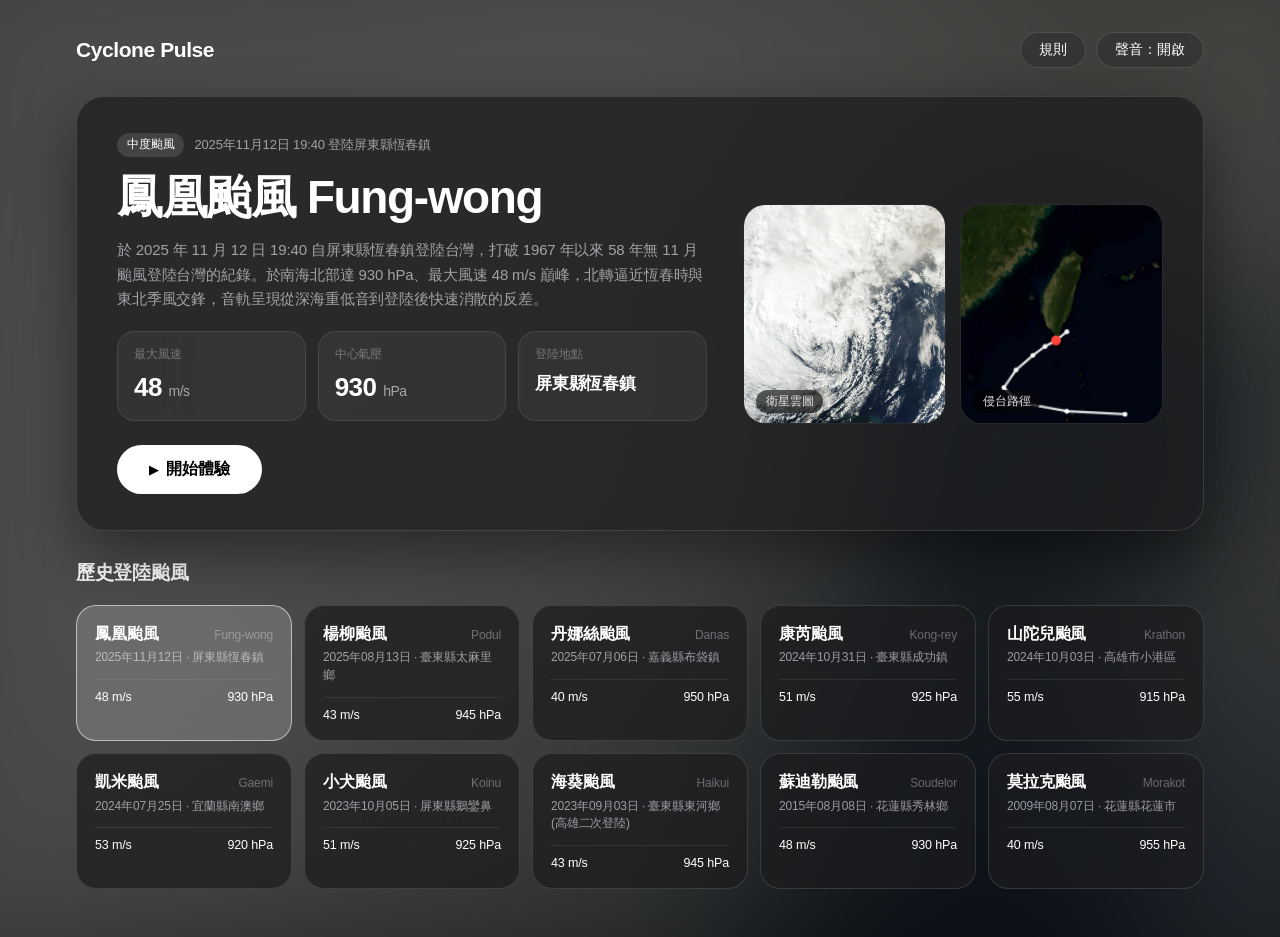
==== index.html @ 0259d0c6 "Initial commit: Cyclone Pulse - NASA Space Apps Challenge (The Earth Information Jukebox)" ====
<!DOCTYPE html>
<html lang="zh-Hant">
<head>
  <meta charset="UTF-8" />
  <meta name="viewport" content="width=device-width, initial-scale=1.0" />
  <title>Cyclone Pulse</title>
  <link rel="stylesheet" href="styles.css" />
</head>
<body>
  <!-- Apple Weather / Apple Music 動態環境模糊背景層 -->
  <div id="ambientWallpaper" class="ambient-wallpaper"></div>

  <!-- =========================================================================
       階段 1：關卡選擇 (純粹 Apple macOS / Apple Weather 設計語言)
       ========================================================================= -->
  <section id="screenSelect" class="screen active">
    <div class="apple-window">
      <header class="apple-toolbar">
        <div class="toolbar-title">Cyclone Pulse</div>
        <div class="toolbar-actions">
          <button id="btnOpenRules" class="capsule-btn" type="button">規則</button>
          <button id="btnMuteSelect" class="capsule-btn" type="button">聲音：開啟</button>
        </div>
      </header>

      <!-- 主視覺區 (Apple Weather / Apple TV+ 風格) -->
      <div class="spotlight-panel">
        <div class="spotlight-main">
          <div class="spotlight-meta">
            <span id="heroIntensity" class="meta-tag">中度颱風</span>
            <span id="heroLandfallTime" class="meta-date">2025年11月12日 19:40 登陸屏東縣恆春鎮</span>
          </div>

          <h1 id="heroName" class="spotlight-title">鳳凰颱風</h1>
          <p id="heroIntro" class="spotlight-desc"></p>

          <div class="weather-widgets">
            <div class="w-tile">
              <span class="w-label">最大風速</span>
              <div class="w-value"><span id="heroWind">48</span> <small>m/s</small></div>
            </div>
            <div class="w-tile">
              <span class="w-label">中心氣壓</span>
              <div class="w-value"><span id="heroPressure">930</span> <small>hPa</small></div>
            </div>
            <div class="w-tile">
              <span class="w-label">登陸地點</span>
              <div id="heroLandfall" class="w-value w-value-text">屏東縣恆春鎮</div>
            </div>
          </div>

          <div class="spotlight-cta-row">
            <button id="btnStartStage" class="apple-primary-pill" type="button">
              <span class="play-icon">▶</span> 開始體驗
            </button>
          </div>
        </div>

        <div class="spotlight-media">
          <div class="media-card">
            <img id="heroSatImg" src="assets/typhoon_fung_wong.jpg" alt="衛星影像" />
            <span class="media-label">衛星雲圖</span>
          </div>
          <div class="media-card">
            <canvas id="heroTrackPreview" width="200" height="200"></canvas>
            <span class="media-label">侵台路徑</span>
          </div>
        </div>
      </div>

      <!-- 10 個登陸台灣的歷史颱風列表 -->
      <div class="shelf-header">歷史登陸颱風</div>
      <div id="typhoonGrid" class="typhoon-shelf"></div>
    </div>
  </section>

  <!-- 右上角「規則」彈出視窗 (Apple Sheet) -->
  <div id="rulesModal" class="sheet-backdrop" aria-hidden="true">
    <div class="apple-sheet">
      <div class="sheet-header">
        <h2>遊玩方式</h2>
        <button id="btnCloseRulesTop" class="sheet-close" type="button">✕</button>
      </div>
      <div class="sheet-list">
        <div class="sheet-row">
          <div class="sheet-row-title">跟隨節拍圈，自由選擇四種音色</div>
          <div class="sheet-row-desc">
            當白色節拍圈收縮至颱風眼中心時，<strong>只要拍點對就得分</strong>。你可以自由按下 <strong>↑（水晶鐘琴）</strong>、<strong>←（溫暖電鋼琴）</strong>、<strong>→（空靈拇指琴）</strong> 或 <strong>↓（合成弦樂）</strong> 演奏不同音色。
          </div>
        </div>
        <div class="sheet-row">
          <div class="sheet-row-title">風速 (m/s) 與 RPM 節奏速度</div>
          <div class="sheet-row-desc">
            畫面左側會即時顯示颱風最大風速（m/s）、大氣壓力（hPa）以及當前的<strong>節奏速度（RPM）</strong>與節拍指示燈。
          </div>
        </div>
        <div class="sheet-row">
          <div class="sheet-row-title">自動產出個人化 Demo 音訊</div>
          <div class="sheet-row-desc">
            觀測結束後，系統會根據颱風路徑數據與你本局選擇的四種音色，自動合成專屬的 Demo 音樂供試聽與下載。
          </div>
        </div>
      </div>
      <div class="sheet-footer">
        <button id="btnCloseRules" class="apple-primary-pill sheet-done-btn" type="button">完成</button>
      </div>
    </div>
  </div>

  <!-- =========================================================================
       階段 2：遊戲開始（全螢幕單一地圖介面）
       ========================================================================= -->
  <section id="screenGame" class="screen">
    <canvas id="gameMapCanvas"></canvas>
  </section>

  <!-- =========================================================================
       階段 3：遊戲結束（Apple Music / Apple Fitness 風格精簡結算）
       ========================================================================= -->
  <section id="screenResult" class="screen">
    <div class="apple-window result-window">
      <header class="apple-toolbar">
        <div id="resTyphoonTitle" class="toolbar-title">鳳凰颱風</div>
        <div class="toolbar-actions">
          <button id="btnReplaySame" class="capsule-btn" type="button">再玩一次</button>
          <button id="btnBackToSelect" class="capsule-btn capsule-btn-light" type="button">所有颱風</button>
        </div>
      </header>

      <div class="result-columns">
        <!-- 左欄：成績與簡潔點評 -->
        <div class="apple-panel">
          <div class="panel-heading">表現摘要</div>

          <div class="summary-score-row">
            <div id="resRankBadge" class="summary-rank">S</div>
            <div class="summary-main-score">
              <span class="sms-label">分數</span>
              <strong id="resScoreVal" class="sms-val">0</strong>
            </div>
            <div class="summary-side-stats">
              <div>最大連擊 <strong id="resMaxCombo">0</strong></div>
              <div>節拍準確率 <strong id="resAccuracy">100%</strong></div>
            </div>
          </div>

          <div class="judgment-grid">
            <div class="j-cell"><span>Perfect</span><strong id="resPerf">0</strong></div>
            <div class="j-cell"><span>Great</span><strong id="resGreat">0</strong></div>
            <div class="j-cell"><span>Good</span><strong id="resGood">0</strong></div>
            <div class="j-cell"><span>Miss</span><strong id="resMiss">0</strong></div>
          </div>

          <p id="resCritiqueText" class="summary-review"></p>
        </div>

        <!-- 右欄：自動產出 Demo 音樂 -->
        <div class="apple-panel">
          <div class="panel-heading">專屬氣象聲景 Demo</div>
          <p id="resAutoMusicDesc" class="demo-caption">
            已根據本場颱風氣壓、風速與你演奏的四向音色自動合成。
          </p>

          <div class="music-player-box">
            <div class="mp-top">
              <span id="trackStatusLabel">已就緒</span>
              <button id="btnRegenerateMusic" class="text-link-btn" type="button">換一版編曲</button>
            </div>
            <canvas id="waveformCanvas" width="480" height="80"></canvas>
            <audio id="resultAudioPlayer" controls></audio>
          </div>

          <button id="btnDownloadWav" class="apple-primary-pill download-full-btn" type="button">
            下載音訊 (.WAV)
          </button>
        </div>
      </div>
    </div>
  </section>

  <script src="nasa-assets.js"></script>
  <script src="nasa-data.js"></script>
  <script src="audio-engine.js"></script>
  <script src="game.js"></script>
</body>
</html>
---- styles.css ----
:root {
  --bg-black: #000000;
  --material-thick: rgba(28, 28, 30, 0.72);
  --material-regular: rgba(44, 44, 46, 0.52);
  --material-hover: rgba(58, 58, 60, 0.68);
  --material-active: rgba(255, 255, 255, 0.18);
  --hairline: rgba(255, 255, 255, 0.13);
  --hairline-strong: rgba(255, 255, 255, 0.32);
  --label-primary: #ffffff;
  --label-secondary: rgba(235, 235, 245, 0.62);
  --label-tertiary: rgba(235, 235, 245, 0.38);
  --sf-font: -apple-system, BlinkMacSystemFont, "SF Pro Display", "SF Pro Text", "PingFang TC", "Helvetica Neue", sans-serif;
}

* {
  box-sizing: border-box;
  margin: 0;
  padding: 0;
  user-select: none;
  -webkit-user-select: none;
}

html, body {
  width: 100%;
  min-height: 100vh;
  background-color: var(--bg-black);
  color: var(--label-primary);
  font-family: var(--sf-font);
  font-size: 15px;
  line-height: 1.47;
  letter-spacing: -0.01em;
  -webkit-font-smoothing: antialiased;
  -moz-osx-font-smoothing: grayscale;
  overflow-x: hidden;
}

/* Apple Music / Apple Weather 動態背景氛圍層 */
.ambient-wallpaper {
  position: fixed;
  inset: -80px;
  background-size: cover;
  background-position: center;
  filter: blur(85px) brightness(0.32) saturate(135%);
  transform: scale(1.12);
  pointer-events: none;
  z-index: 0;
  transition: background-image 0.6s ease;
}

.screen {
  position: relative;
  z-index: 1;
  display: none;
  width: 100%;
  min-height: 100vh;
}

.screen.active {
  display: block;
}

/* ============================================================================
   Apple Window 容器與頂部導覽列
   ============================================================================ */
.apple-window {
  max-width: 1200px;
  margin: 0 auto;
  padding: 32px 36px 48px;
  display: flex;
  flex-direction: column;
  gap: 28px;
}

.apple-toolbar {
  display: flex;
  align-items: center;
  justify-content: space-between;
}

.toolbar-title {
  font-size: 21px;
  font-weight: 600;
  letter-spacing: -0.02em;
  color: var(--label-primary);
}

.toolbar-actions {
  display: flex;
  align-items: center;
  gap: 10px;
}

.capsule-btn {
  padding: 8px 18px;
  border-radius: 980px;
  border: 0.5px solid var(--hairline);
  background: var(--material-regular);
  backdrop-filter: blur(30px) saturate(180%);
  -webkit-backdrop-filter: blur(30px) saturate(180%);
  color: var(--label-primary);
  font-family: var(--sf-font);
  font-size: 13.5px;
  font-weight: 500;
  cursor: pointer;
  transition: background 0.18s ease, border-color 0.18s ease;
}

.capsule-btn:hover {
  background: var(--material-hover);
  border-color: var(--hairline-strong);
}

.capsule-btn-light {
  background: #ffffff;
  color: #000000;
  border-color: transparent;
  font-weight: 600;
}

.capsule-btn-light:hover {
  background: rgba(255, 255, 255, 0.88);
}

/* ============================================================================
   階段 1：Apple TV+ / Apple Weather 風格主視覺面板
   ============================================================================ */
.spotlight-panel {
  display: grid;
  grid-template-columns: 1.25fr 420px;
  gap: 36px;
  align-items: center;
  background: var(--material-thick);
  backdrop-filter: blur(50px) saturate(190%);
  -webkit-backdrop-filter: blur(50px) saturate(190%);
  border: 0.5px solid var(--hairline);
  border-radius: 28px;
  padding: 36px 40px;
  box-shadow: 0 24px 60px rgba(0, 0, 0, 0.45);
}

.spotlight-main {
  display: flex;
  flex-direction: column;
  gap: 16px;
}

.spotlight-meta {
  display: flex;
  align-items: center;
  flex-wrap: wrap;
  gap: 10px;
  font-size: 13px;
  color: var(--label-secondary);
}

.meta-tag {
  padding: 3px 10px;
  border-radius: 980px;
  background: rgba(255, 255, 255, 0.12);
  color: var(--label-primary);
  font-weight: 500;
  font-size: 12px;
}

.meta-date {
  font-weight: 400;
}

.spotlight-title {
  font-size: 46px;
  font-weight: 700;
  letter-spacing: -0.03em;
  line-height: 1.08;
  color: var(--label-primary);
}

.spotlight-desc {
  font-size: 15px;
  line-height: 1.62;
  color: var(--label-secondary);
  max-width: 620px;
}

/* Apple Weather 風格小工具方塊 */
.weather-widgets {
  display: grid;
  grid-template-columns: repeat(3, 1fr);
  gap: 12px;
  margin-top: 4px;
}

.w-tile {
  background: rgba(255, 255, 255, 0.05);
  border: 0.5px solid rgba(255, 255, 255, 0.09);
  border-radius: 18px;
  padding: 14px 16px;
  display: flex;
  flex-direction: column;
  gap: 4px;
}

.w-label {
  font-size: 12px;
  font-weight: 500;
  color: var(--label-tertiary);
}

.w-value {
  font-size: 26px;
  font-weight: 600;
  letter-spacing: -0.02em;
  color: var(--label-primary);
  font-variant-numeric: tabular-nums;
}

.w-value small {
  font-size: 14px;
  font-weight: 400;
  color: var(--label-secondary);
}

.w-value-text {
  font-size: 17px;
  line-height: 1.85;
}

.spotlight-cta-row {
  margin-top: 8px;
  display: flex;
  align-items: center;
}

/* Apple 標誌性純白膠囊主按鈕 */
.apple-primary-pill {
  display: inline-flex;
  align-items: center;
  justify-content: center;
  gap: 8px;
  padding: 14px 32px;
  border-radius: 980px;
  border: none;
  background: #ffffff;
  color: #000000;
  font-family: var(--sf-font);
  font-size: 16px;
  font-weight: 600;
  cursor: pointer;
  transition: transform 0.16s ease, opacity 0.16s ease;
}

.apple-primary-pill:hover {
  opacity: 0.92;
  transform: scale(1.015);
}

.play-icon {
  font-size: 12px;
}

.spotlight-media {
  display: grid;
  grid-template-columns: 1fr 1fr;
  gap: 14px;
}

.media-card {
  position: relative;
  height: 220px;
  border-radius: 22px;
  overflow: hidden;
  border: 0.5px solid var(--hairline);
  background: #0a0a0c;
}

#heroSatImg,
#heroTrackPreview {
  width: 100%;
  height: 100%;
  object-fit: cover;
  display: block;
}

.media-label {
  position: absolute;
  bottom: 10px;
  left: 12px;
  font-size: 11.5px;
  font-weight: 500;
  padding: 3px 10px;
  border-radius: 980px;
  background: rgba(0, 0, 0, 0.58);
  backdrop-filter: blur(12px);
  -webkit-backdrop-filter: blur(12px);
  color: rgba(255, 255, 255, 0.88);
}

/* ============================================================================
   10 個登陸台灣颱風陳列架 (Apple Shelf)
   ============================================================================ */
.shelf-header {
  font-size: 19px;
  font-weight: 600;
  letter-spacing: -0.015em;
  color: var(--label-primary);
  margin-bottom: -10px;
}

.typhoon-shelf {
  display: grid;
  grid-template-columns: repeat(5, 1fr);
  gap: 12px;
}

.ty-card {
  background: var(--material-thick);
  backdrop-filter: blur(35px) saturate(180%);
  -webkit-backdrop-filter: blur(35px) saturate(180%);
  border: 0.5px solid var(--hairline);
  border-radius: 20px;
  padding: 16px 18px;
  cursor: pointer;
  display: flex;
  flex-direction: column;
  gap: 4px;
  transition: background 0.2s ease, border-color 0.2s ease, transform 0.2s ease;
}

.ty-card:hover {
  background: var(--material-hover);
  transform: translateY(-2px);
}

.ty-card.active {
  background: var(--material-active);
  border-color: rgba(255, 255, 255, 0.55);
}

.ty-card-top {
  display: flex;
  justify-content: space-between;
  align-items: baseline;
}

.ty-card-name {
  font-size: 16px;
  font-weight: 600;
  color: var(--label-primary);
}

.ty-card-year {
  font-size: 12px;
  color: var(--label-tertiary);
  font-variant-numeric: tabular-nums;
}

.ty-card-date {
  font-size: 12px;
  color: var(--label-secondary);
}

.ty-card-metrics {
  margin-top: 8px;
  padding-top: 8px;
  border-top: 0.5px solid rgba(255, 255, 255, 0.08);
  display: flex;
  justify-content: space-between;
  font-size: 12.5px;
  font-weight: 500;
  color: var(--label-primary);
  font-variant-numeric: tabular-nums;
}

/* ============================================================================
   右上角「規則」彈出視窗 (macOS / iOS Sheet)
   ============================================================================ */
.sheet-backdrop {
  position: fixed;
  inset: 0;
  background: rgba(0, 0, 0, 0.55);
  backdrop-filter: blur(20px);
  -webkit-backdrop-filter: blur(20px);
  display: none;
  align-items: center;
  justify-content: center;
  z-index: 200;
  padding: 24px;
}

.sheet-backdrop.open {
  display: flex;
}

.apple-sheet {
  width: 100%;
  max-width: 500px;
  background: rgba(32, 32, 34, 0.9);
  backdrop-filter: blur(50px);
  -webkit-backdrop-filter: blur(50px);
  border: 0.5px solid rgba(255, 255, 255, 0.18);
  border-radius: 28px;
  padding: 28px 30px;
  box-shadow: 0 32px 70px rgba(0, 0, 0, 0.65);
  display: flex;
  flex-direction: column;
  gap: 22px;
}

.sheet-header {
  display: flex;
  align-items: center;
  justify-content: space-between;
}

.sheet-header h2 {
  font-size: 22px;
  font-weight: 600;
}

.sheet-close {
  width: 30px;
  height: 30px;
  border-radius: 50%;
  border: none;
  background: rgba(255, 255, 255, 0.12);
  color: var(--label-secondary);
  font-size: 14px;
  cursor: pointer;
}

.sheet-list {
  display: flex;
  flex-direction: column;
  gap: 16px;
}

.sheet-row {
  padding-bottom: 16px;
  border-bottom: 0.5px solid rgba(255, 255, 255, 0.1);
}

.sheet-row:last-child {
  border-bottom: none;
  padding-bottom: 0;
}

.sheet-row-title {
  font-size: 15px;
  font-weight: 600;
  color: var(--label-primary);
  margin-bottom: 4px;
}

.sheet-row-desc {
  font-size: 13.5px;
  line-height: 1.55;
  color: var(--label-secondary);
}

.sheet-footer {
  display: flex;
}

.sheet-done-btn {
  width: 100%;
  padding: 12px 24px;
}

/* ============================================================================
   階段 2：全螢幕單一地圖介面
   ============================================================================ */
#screenGame.active {
  position: fixed;
  inset: 0;
  width: 100vw;
  height: 100vh;
  background: #000000;
  overflow: hidden;
  z-index: 50;
}

#gameMapCanvas {
  width: 100vw;
  height: 100vh;
  display: block;
  cursor: pointer;
  touch-action: manipulation;
}

/* ============================================================================
   階段 3：Apple Music 風格精簡結算
   ============================================================================ */
.result-window {
  max-width: 980px;
  padding-top: 48px;
}

.result-columns {
  display: grid;
  grid-template-columns: 1fr 1fr;
  gap: 24px;
}

.apple-panel {
  background: var(--material-thick);
  backdrop-filter: blur(50px) saturate(190%);
  -webkit-backdrop-filter: blur(50px) saturate(190%);
  border: 0.5px solid var(--hairline);
  border-radius: 28px;
  padding: 30px;
  display: flex;
  flex-direction: column;
  gap: 20px;
  box-shadow: 0 24px 60px rgba(0, 0, 0, 0.45);
}

.panel-heading {
  font-size: 17px;
  font-weight: 600;
  color: var(--label-primary);
}

.summary-score-row {
  display: flex;
  align-items: center;
  gap: 18px;
  padding: 18px;
  border-radius: 20px;
  background: rgba(255, 255, 255, 0.05);
}

.summary-rank {
  width: 60px;
  height: 60px;
  border-radius: 16px;
  background: #ffffff;
  color: #000000;
  display: flex;
  align-items: center;
  justify-content: center;
  font-size: 30px;
  font-weight: 700;
}

.summary-main-score {
  display: flex;
  flex-direction: column;
}

.sms-label {
  font-size: 12px;
  color: var(--label-tertiary);
}

.sms-val {
  font-size: 34px;
  font-weight: 700;
  letter-spacing: -0.02em;
  font-variant-numeric: tabular-nums;
}

.summary-side-stats {
  margin-left: auto;
  font-size: 13px;
  color: var(--label-secondary);
  display: flex;
  flex-direction: column;
  gap: 4px;
  text-align: right;
}

.judgment-grid {
  display: grid;
  grid-template-columns: repeat(4, 1fr);
  gap: 10px;
}

.j-cell {
  background: rgba(255, 255, 255, 0.04);
  border-radius: 14px;
  padding: 12px 8px;
  text-align: center;
  display: flex;
  flex-direction: column;
  gap: 2px;
}

.j-cell span {
  font-size: 11px;
  color: var(--label-tertiary);
}

.j-cell strong {
  font-size: 18px;
  font-weight: 600;
  font-variant-numeric: tabular-nums;
}

.summary-review {
  font-size: 14px;
  line-height: 1.6;
  color: var(--label-secondary);
  margin-top: auto;
}

.demo-caption {
  font-size: 14px;
  line-height: 1.55;
  color: var(--label-secondary);
}

.music-player-box {
  background: rgba(255, 255, 255, 0.05);
  border: 0.5px solid rgba(255, 255, 255, 0.09);
  border-radius: 20px;
  padding: 16px;
  display: flex;
  flex-direction: column;
  gap: 12px;
}

.mp-top {
  display: flex;
  align-items: center;
  justify-content: space-between;
  font-size: 12.5px;
  color: var(--label-secondary);
}

.text-link-btn {
  border: none;
  background: none;
  color: #ffffff;
  font-size: 12.5px;
  font-weight: 500;
  text-decoration: underline;
  text-underline-offset: 3px;
  cursor: pointer;
}

#waveformCanvas {
  width: 100%;
  height: 76px;
  border-radius: 12px;
  background: rgba(0, 0, 0, 0.35);
}

audio#resultAudioPlayer {
  width: 100%;
  height: 38px;
}

.download-full-btn {
  width: 100%;
  margin-top: auto;
}

@media (max-width: 1024px) {
  .spotlight-panel { grid-template-columns: 1fr; }
  .typhoon-shelf { grid-template-columns: repeat(2, 1fr); }
  .result-columns { grid-template-columns: 1fr; }
}
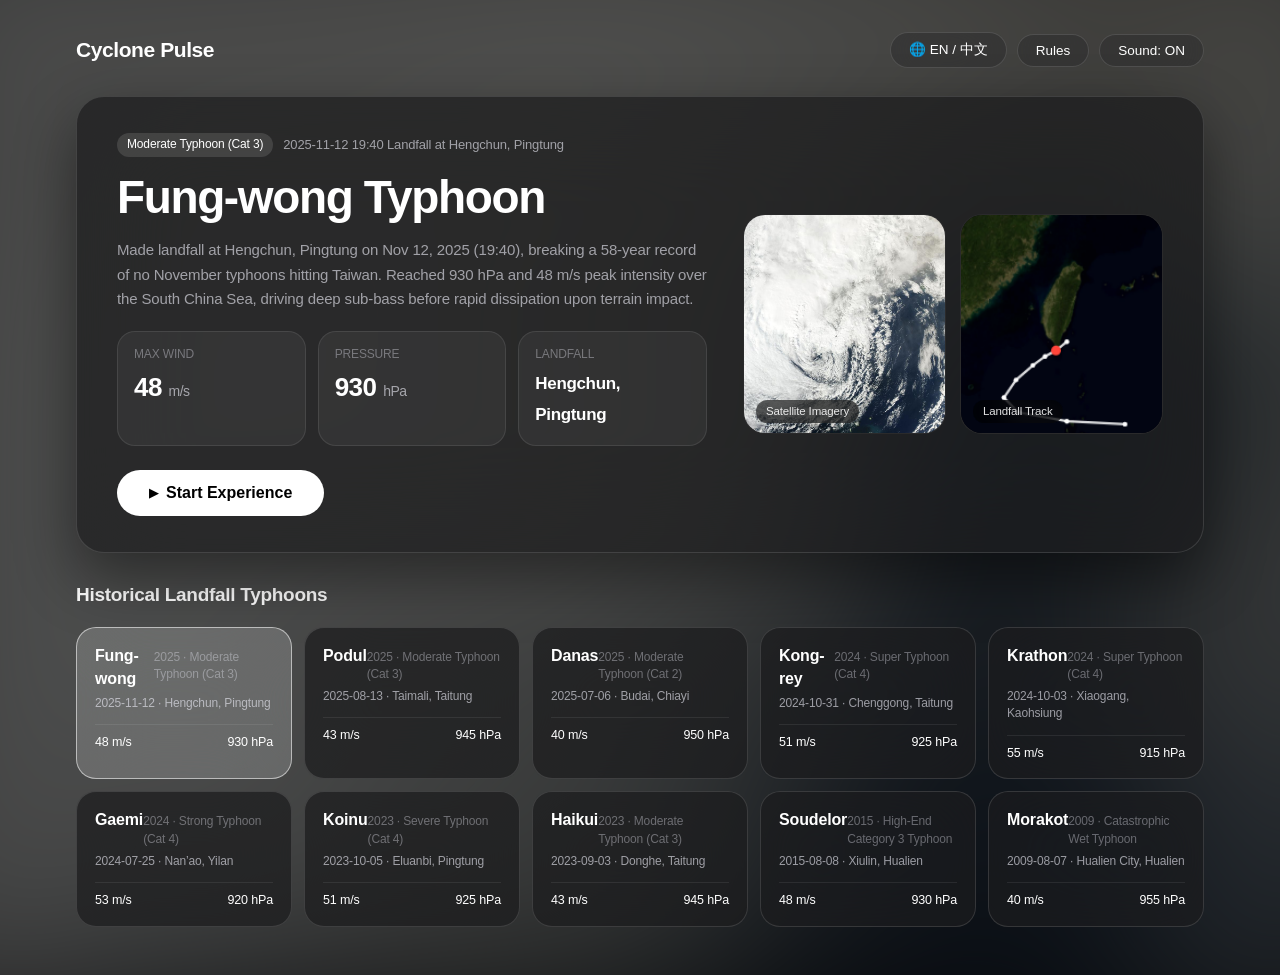
==== commit c5c1352b: "Add full bilingual (EN/ZH) toggle for global judges and local users" ====
--- a/index.html
+++ b/index.html
@@ -18,6 +18,7 @@
       <header class="apple-toolbar">
         <div class="toolbar-title">Cyclone Pulse</div>
         <div class="toolbar-actions">
+          <button id="btnLangToggle" class="capsule-btn" type="button">🌐 English</button>
           <button id="btnOpenRules" class="capsule-btn" type="button">規則</button>
           <button id="btnMuteSelect" class="capsule-btn" type="button">聲音：開啟</button>
         </div>
@@ -36,22 +37,22 @@
 
           <div class="weather-widgets">
             <div class="w-tile">
-              <span class="w-label">最大風速</span>
+              <span id="lblHeroWind" class="w-label">最大風速</span>
               <div class="w-value"><span id="heroWind">48</span> <small>m/s</small></div>
             </div>
             <div class="w-tile">
-              <span class="w-label">中心氣壓</span>
+              <span id="lblHeroPressure" class="w-label">中心氣壓</span>
               <div class="w-value"><span id="heroPressure">930</span> <small>hPa</small></div>
             </div>
             <div class="w-tile">
-              <span class="w-label">登陸地點</span>
+              <span id="lblHeroLandfall" class="w-label">登陸地點</span>
               <div id="heroLandfall" class="w-value w-value-text">屏東縣恆春鎮</div>
             </div>
           </div>
 
           <div class="spotlight-cta-row">
             <button id="btnStartStage" class="apple-primary-pill" type="button">
-              <span class="play-icon">▶</span> 開始體驗
+              <span class="play-icon">▶</span> <span id="btnStartStageText">開始體驗</span>
             </button>
           </div>
         </div>
@@ -59,17 +60,17 @@
         <div class="spotlight-media">
           <div class="media-card">
             <img id="heroSatImg" src="assets/typhoon_fung_wong.jpg" alt="衛星影像" />
-            <span class="media-label">衛星雲圖</span>
+            <span id="lblSatMedia" class="media-label">衛星雲圖</span>
           </div>
           <div class="media-card">
             <canvas id="heroTrackPreview" width="200" height="200"></canvas>
-            <span class="media-label">侵台路徑</span>
+            <span id="lblTrackMedia" class="media-label">侵台路徑</span>
           </div>
         </div>
       </div>
 
       <!-- 10 個登陸台灣的歷史颱風列表 -->
-      <div class="shelf-header">歷史登陸颱風</div>
+      <div id="shelfHeaderTitle" class="shelf-header">歷史登陸颱風</div>
       <div id="typhoonGrid" class="typhoon-shelf"></div>
     </div>
   </section>
@@ -78,25 +79,25 @@
   <div id="rulesModal" class="sheet-backdrop" aria-hidden="true">
     <div class="apple-sheet">
       <div class="sheet-header">
-        <h2>遊玩方式</h2>
+        <h2 id="rulesModalTitle">遊玩方式</h2>
         <button id="btnCloseRulesTop" class="sheet-close" type="button">✕</button>
       </div>
       <div class="sheet-list">
         <div class="sheet-row">
-          <div class="sheet-row-title">跟隨節拍圈，自由選擇四種音色</div>
-          <div class="sheet-row-desc">
+          <div id="ruleRowTitle1" class="sheet-row-title">跟隨節拍圈，自由選擇四種音色</div>
+          <div id="ruleRowDesc1" class="sheet-row-desc">
             當白色節拍圈收縮至颱風眼中心時，<strong>只要拍點對就得分</strong>。你可以自由按下 <strong>↑（水晶鐘琴）</strong>、<strong>←（溫暖電鋼琴）</strong>、<strong>→（空靈拇指琴）</strong> 或 <strong>↓（合成弦樂）</strong> 演奏不同音色。
           </div>
         </div>
         <div class="sheet-row">
-          <div class="sheet-row-title">風速 (m/s) 與 RPM 節奏速度</div>
-          <div class="sheet-row-desc">
+          <div id="ruleRowTitle2" class="sheet-row-title">風速 (m/s) 與 RPM 節奏速度</div>
+          <div id="ruleRowDesc2" class="sheet-row-desc">
             畫面左側會即時顯示颱風最大風速（m/s）、大氣壓力（hPa）以及當前的<strong>節奏速度（RPM）</strong>與節拍指示燈。
           </div>
         </div>
         <div class="sheet-row">
-          <div class="sheet-row-title">自動產出個人化 Demo 音訊</div>
-          <div class="sheet-row-desc">
+          <div id="ruleRowTitle3" class="sheet-row-title">自動產出個人化 Demo 音訊</div>
+          <div id="ruleRowDesc3" class="sheet-row-desc">
             觀測結束後，系統會根據颱風路徑數據與你本局選擇的四種音色，自動合成專屬的 Demo 音樂供試聽與下載。
           </div>
         </div>
@@ -122,6 +123,7 @@
       <header class="apple-toolbar">
         <div id="resTyphoonTitle" class="toolbar-title">鳳凰颱風</div>
         <div class="toolbar-actions">
+          <button id="btnLangToggleResult" class="capsule-btn" type="button">🌐 English</button>
           <button id="btnReplaySame" class="capsule-btn" type="button">再玩一次</button>
           <button id="btnBackToSelect" class="capsule-btn capsule-btn-light" type="button">所有颱風</button>
         </div>
@@ -130,17 +132,17 @@
       <div class="result-columns">
         <!-- 左欄：成績與簡潔點評 -->
         <div class="apple-panel">
-          <div class="panel-heading">表現摘要</div>
+          <div id="lblPerfHeading" class="panel-heading">表現摘要</div>
 
           <div class="summary-score-row">
             <div id="resRankBadge" class="summary-rank">S</div>
             <div class="summary-main-score">
-              <span class="sms-label">分數</span>
+              <span id="lblSmsScore" class="sms-label">分數</span>
               <strong id="resScoreVal" class="sms-val">0</strong>
             </div>
             <div class="summary-side-stats">
-              <div>最大連擊 <strong id="resMaxCombo">0</strong></div>
-              <div>節拍準確率 <strong id="resAccuracy">100%</strong></div>
+              <div><span id="lblMaxCombo">最大連擊</span> <strong id="resMaxCombo">0</strong></div>
+              <div><span id="lblAccuracy">節拍準確率</span> <strong id="resAccuracy">100%</strong></div>
             </div>
           </div>
 
@@ -156,7 +158,7 @@
 
         <!-- 右欄：自動產出 Demo 音樂 -->
         <div class="apple-panel">
-          <div class="panel-heading">專屬氣象聲景 Demo</div>
+          <div id="lblDemoHeading" class="panel-heading">專屬氣象聲景 Demo</div>
           <p id="resAutoMusicDesc" class="demo-caption">
             已根據本場颱風氣壓、風速與你演奏的四向音色自動合成。
           </p>
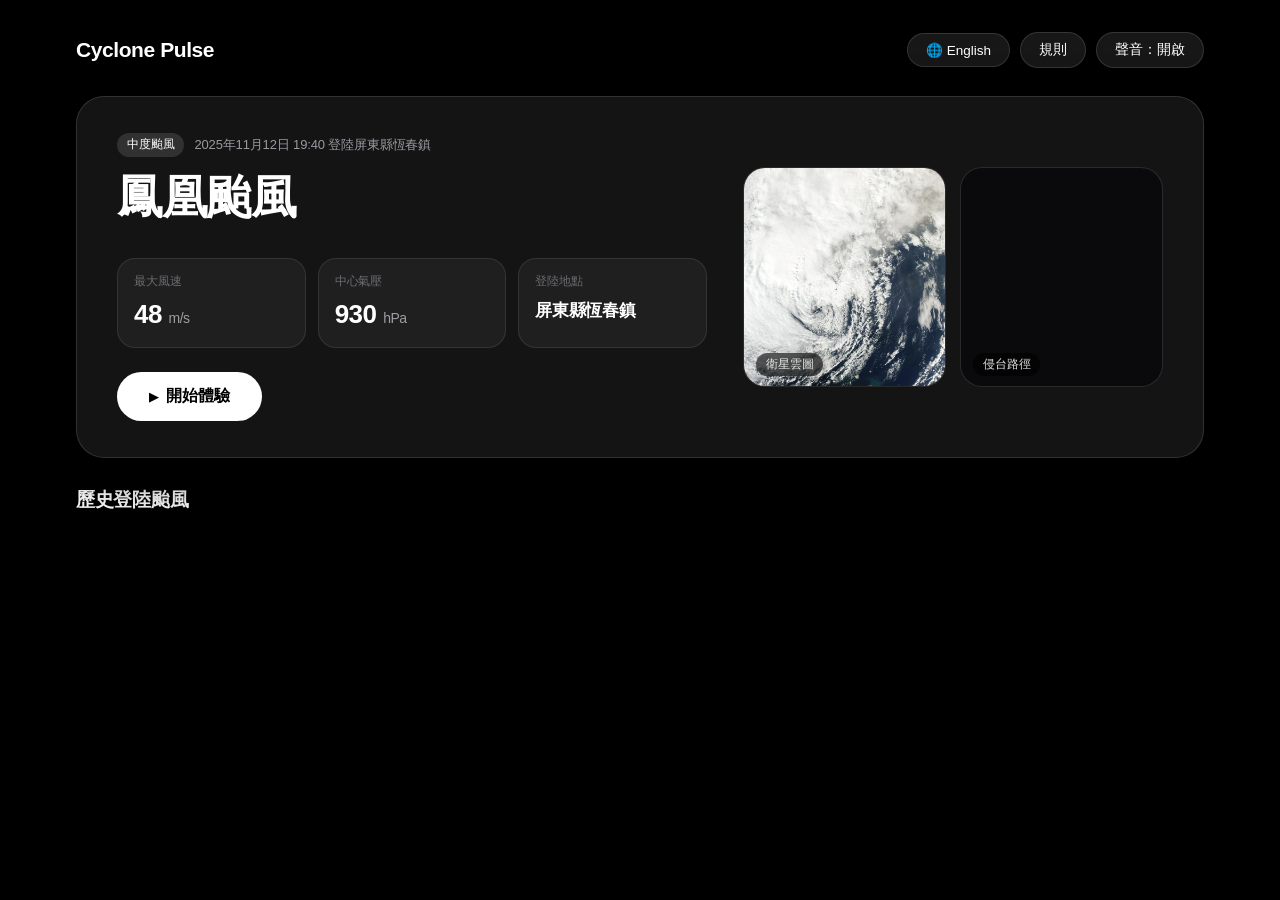
==== commit 3ac91998: "Fix language toggle button UX, add cache-busting, and update comprehensive competition README" ====
--- a/index.html
+++ b/index.html
@@ -181,8 +181,8 @@
   </section>
 
   <script src="nasa-assets.js"></script>
-  <script src="nasa-data.js"></script>
+  <script src="nasa-data.js?v=20261115_i18n"></script>
   <script src="audio-engine.js"></script>
-  <script src="game.js"></script>
+  <script src="game.js?v=20261115_i18n"></script>
 </body>
 </html>
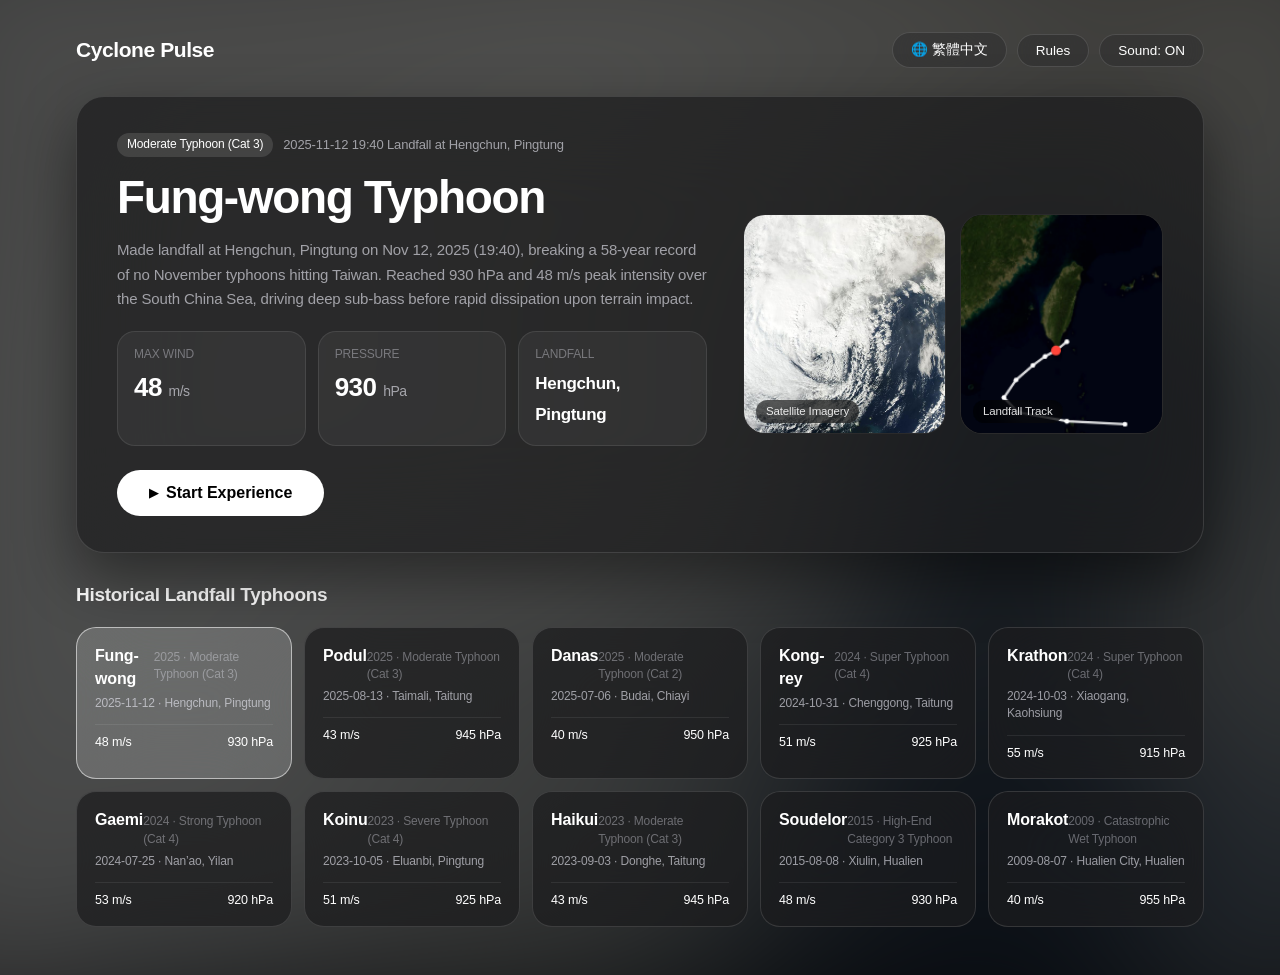
==== commit 629eff22: "Fix duplicate closure syntax error in game.js and bump cache buster to fix playability" ====
--- a/index.html
+++ b/index.html
@@ -180,9 +180,9 @@
     </div>
   </section>
 
-  <script src="nasa-assets.js"></script>
-  <script src="nasa-data.js?v=20261115_i18n"></script>
-  <script src="audio-engine.js"></script>
-  <script src="game.js?v=20261115_i18n"></script>
+  <script src="nasa-assets.js?v=20261115_fix2"></script>
+  <script src="nasa-data.js?v=20261115_fix2"></script>
+  <script src="audio-engine.js?v=20261115_fix2"></script>
+  <script src="game.js?v=20261115_fix2"></script>
 </body>
 </html>
